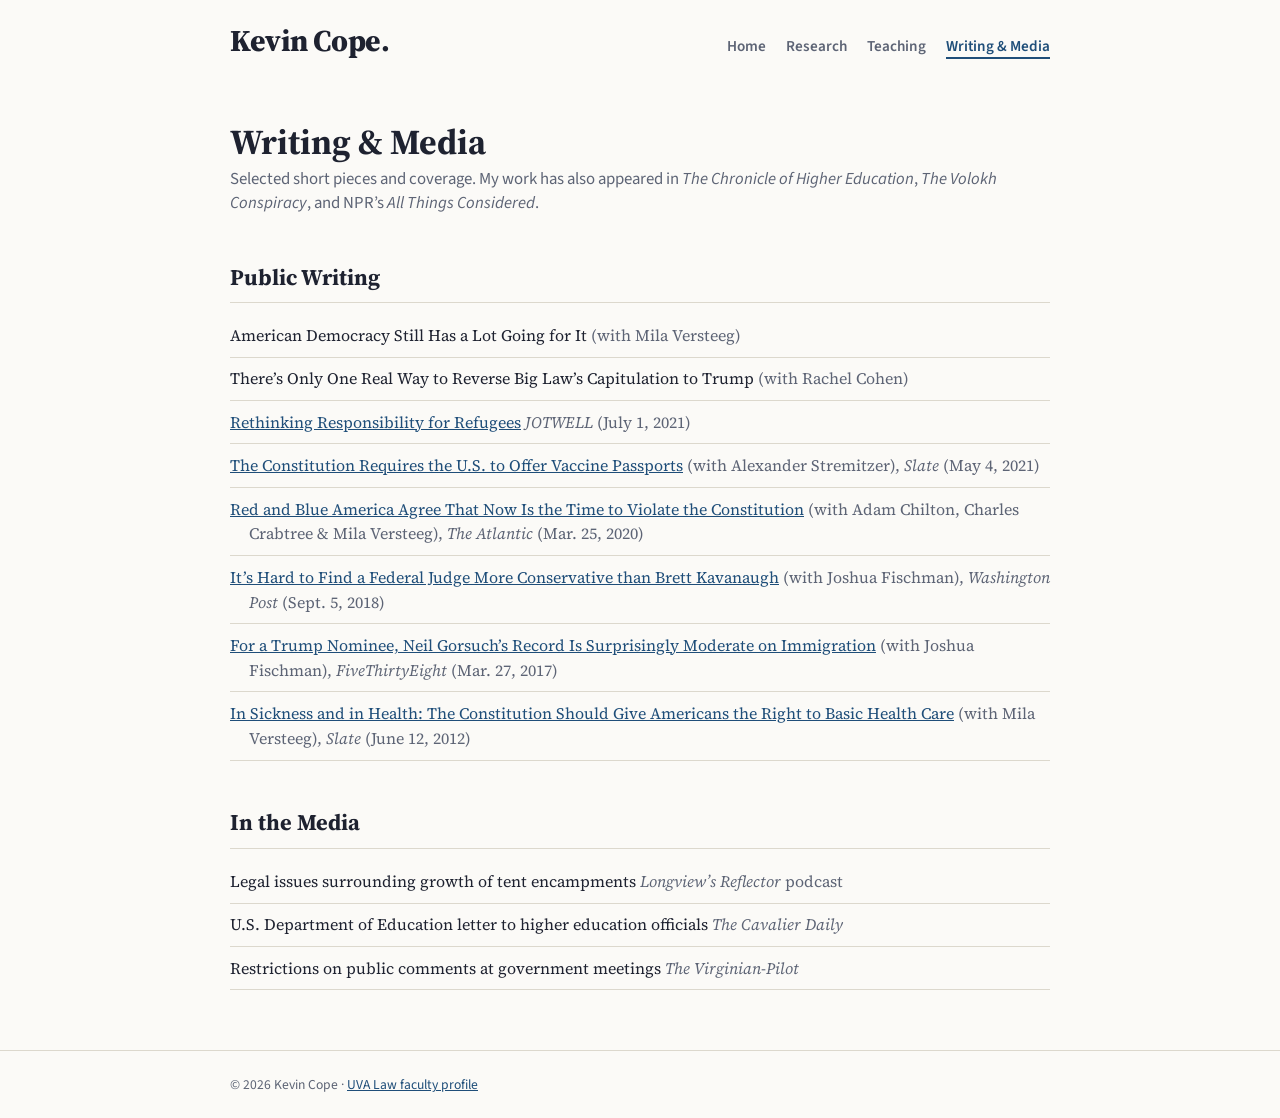
==== academic-website/media.html @ 52761af6 "Move site into academic-website/ subdirectory Co-Authored-By: Claude Sonnet 5.5 <noreply@anthropic.c" ====
<!DOCTYPE html>
<html lang="en"><head><meta charset="UTF-8"><meta name="viewport" content="width=device-width, initial-scale=1.0">
<title>Writing & Media — Kevin Cope</title><meta name="description" content="Public writing and media appearances by Kevin Cope.">
<link rel="preconnect" href="https://fonts.googleapis.com"><link rel="preconnect" href="https://fonts.gstatic.com" crossorigin>
<link href="https://fonts.googleapis.com/css2?family=Source+Serif+4:wght@400;600;700&family=Source+Sans+3:wght@400;600;700&display=swap" rel="stylesheet">
<link rel="stylesheet" href="css/style.css"></head><body>
<header class="site"><div class="container"><a class="brand" href="index.html">Kevin Cope.</a><nav>
<a href="index.html">Home</a><a href="research.html">Research</a><a href="teaching.html">Teaching</a><a href="media.html" class=active>Writing &amp; Media</a></nav></div></header><main class="container">
<h1 style="margin-top:40px">Writing &amp; Media</h1><p class="sub">Selected short pieces and coverage. My work has also appeared in <em>The Chronicle of Higher Education</em>, <em>The Volokh Conspiracy</em>, and NPR’s <em>All Things Considered</em>.</p><h2>Public Writing</h2><ul class="pubs"><li>American Democracy Still Has a Lot Going for It <span class="co">(with Mila Versteeg)</span></li><li>There’s Only One Real Way to Reverse Big Law’s Capitulation to Trump <span class="co">(with Rachel Cohen)</span></li><li><a href="https://www.law.virginia.edu/scholarship/publication/kevin-cope/1353421">Rethinking Responsibility for Refugees</a> <span class="co"><em>JOTWELL</em> (July 1, 2021)</span></li><li><a href="https://www.law.virginia.edu/scholarship/publication/kevin-cope/1258756">The Constitution Requires the U.S. to Offer Vaccine Passports</a> <span class="co">(with Alexander Stremitzer), <em>Slate</em> (May 4, 2021)</span></li><li><a href="https://www.law.virginia.edu/scholarship/publication/mila-versteeg/1367566">Red and Blue America Agree That Now Is the Time to Violate the Constitution</a> <span class="co">(with Adam Chilton, Charles Crabtree &amp; Mila Versteeg), <em>The Atlantic</em> (Mar. 25, 2020)</span></li><li><a href="https://www.law.virginia.edu/scholarship/publication/kevin-cope/513896">It’s Hard to Find a Federal Judge More Conservative than Brett Kavanaugh</a> <span class="co">(with Joshua Fischman), <em>Washington Post</em> (Sept. 5, 2018)</span></li><li><a href="https://www.law.virginia.edu/scholarship/publication/kevin-cope/501641">For a Trump Nominee, Neil Gorsuch’s Record Is Surprisingly Moderate on Immigration</a> <span class="co">(with Joshua Fischman), <em>FiveThirtyEight</em> (Mar. 27, 2017)</span></li><li><a href="https://www.law.virginia.edu/scholarship/publication/kevin-cope/658291">In Sickness and in Health: The Constitution Should Give Americans the Right to Basic Health Care</a> <span class="co">(with Mila Versteeg), <em>Slate</em> (June 12, 2012)</span></li></ul><h2>In the Media</h2><ul class="pubs"><li>Legal issues surrounding growth of tent encampments <span class="co"><em>Longview’s Reflector</em> podcast</span></li><li>U.S. Department of Education letter to higher education officials <span class="co"><em>The Cavalier Daily</em></span></li><li>Restrictions on public comments at government meetings <span class="co"><em>The Virginian-Pilot</em></span></li></ul></main><footer><div class="container">&copy; 2026 Kevin Cope &middot; <a href="https://www.law.virginia.edu/faculty/profile/kc9fz/2381999">UVA Law faculty profile</a></div></footer></body></html>
---- academic-website/css/style.css ----
:root{--bg:#fbfaf7;--fg:#1e2230;--muted:#5d6475;--accent:#1f4e79;--rule:#dcd8cd;--card:#fff}
@media (prefers-color-scheme:dark){:root{--bg:#14171f;--fg:#e8e6df;--muted:#9aa1b2;--accent:#8fb8e3;--rule:#2c3140;--card:#1b1f2a}}
*{box-sizing:border-box}
body{margin:0;background:var(--bg);color:var(--fg);font:18px/1.65 "Source Serif 4",Georgia,serif}
.container{max-width:860px;margin:0 auto;padding:0 20px}
a{color:var(--accent)}
header.site{border-bottom:1px solid var(--rule);padding:18px 0}
header.site .container{display:flex;flex-wrap:wrap;justify-content:space-between;align-items:baseline;gap:10px}
.brand{font:700 1.25rem "Source Serif 4",Georgia,serif;color:var(--fg);text-decoration:none}
nav a{font:600 .95rem "Source Sans 3",system-ui,sans-serif;margin-left:20px;color:var(--muted);text-decoration:none}
nav a:hover,nav a.active{color:var(--accent)}
nav a.active{border-bottom:2px solid var(--accent)}
h1{font-size:2.2rem;line-height:1.2;margin:.2em 0 .1em}
h2{font-size:1.4rem;margin:2em 0 .5em;padding-bottom:.25em;border-bottom:1px solid var(--rule)}
.sub{font:1.05rem "Source Sans 3",system-ui,sans-serif;color:var(--muted);margin:0}
.profile{display:grid;grid-template-columns:200px 1fr;gap:32px;padding:40px 0 10px;align-items:start}
.photo{width:200px;height:240px;border-radius:6px;background:var(--rule);object-fit:cover;display:flex;align-items:center;justify-content:center;font:700 3rem "Source Sans 3",sans-serif;color:var(--muted)}
.contact{font:.95rem/1.7 "Source Sans 3",system-ui,sans-serif;margin-top:14px}
.links a{display:inline-block;margin:0 14px 6px 0;font:600 .95rem "Source Sans 3",system-ui,sans-serif}
ul.pubs{list-style:none;padding:0;margin:0}
ul.pubs li{padding:.55em 0 .55em 1.2em;text-indent:-1.2em;border-bottom:1px solid var(--rule);font-size:1rem;line-height:1.55}
ul.pubs .co{color:var(--muted)}
.card{background:var(--card);border:1px solid var(--rule);border-radius:6px;padding:14px 18px;margin:10px 0}
footer{margin-top:60px;padding:24px 0;border-top:1px solid var(--rule);font:.85rem "Source Sans 3",sans-serif;color:var(--muted)}
@media(max-width:640px){.profile{grid-template-columns:1fr}nav a{margin:0 14px 0 0}}
/* v2: Feldman/Doleac-inspired */
:root{--navy:#0d1b3d}
header.site{border-bottom:0;padding:20px 0}
.brand{font:800 1.9rem "Source Serif 4",Georgia,serif;letter-spacing:-.01em}
.hero{max-width:1000px;margin:0 auto;padding:30px 20px 60px;display:grid;grid-template-columns:1.3fr 1fr;gap:40px;align-items:center}
.hero h1{font-size:clamp(2rem,5vw,3.2rem);font-weight:800;line-height:1.1;margin:.2em 0 .5em}
.eyebrow{font:600 .8rem "Source Sans 3",sans-serif;letter-spacing:.14em;text-transform:uppercase;color:var(--muted);margin:0}
.lede{font-size:1.15rem;color:var(--muted);max-width:30em}
.hero .photo{width:100%;height:auto;aspect-ratio:4/5;font-size:5rem}
.btn{display:inline-block;background:var(--fg);color:var(--bg);padding:12px 26px;border-radius:999px;font:700 .8rem "Source Sans 3",sans-serif;letter-spacing:.12em;text-transform:uppercase;text-decoration:none;margin-right:10px}
.btn.ghost{background:transparent;color:var(--fg);border:1.5px solid var(--fg)}
.band{background:var(--navy);color:#f1efe8;padding:50px 0 60px}
.band h2{border-color:#2d3d66;margin-top:0}
.band p{max-width:44em}
.stats{display:flex;flex-wrap:wrap;gap:36px;margin-top:30px}
.stats div{font:.95rem "Source Sans 3",sans-serif;color:#b9c2d9}
.stats b{display:block;font:800 1.8rem "Source Serif 4",serif;color:#fff}
.cards{display:grid;grid-template-columns:repeat(auto-fit,minmax(220px,1fr));gap:16px}
a.card{display:block;text-decoration:none;color:var(--fg);font-size:1rem;padding:20px}
a.card:hover{border-color:var(--accent)}
@media(max-width:700px){.hero{grid-template-columns:1fr}}
/* photo shown uncropped at its natural aspect */
.hero{grid-template-columns:1.2fr 1fr;max-width:1000px;gap:40px}
.hero .photo{width:100%;height:auto;aspect-ratio:auto;object-fit:contain;border-radius:8px}
div.photo{aspect-ratio:1/1}
@media(max-width:700px){.hero{grid-template-columns:1fr}}
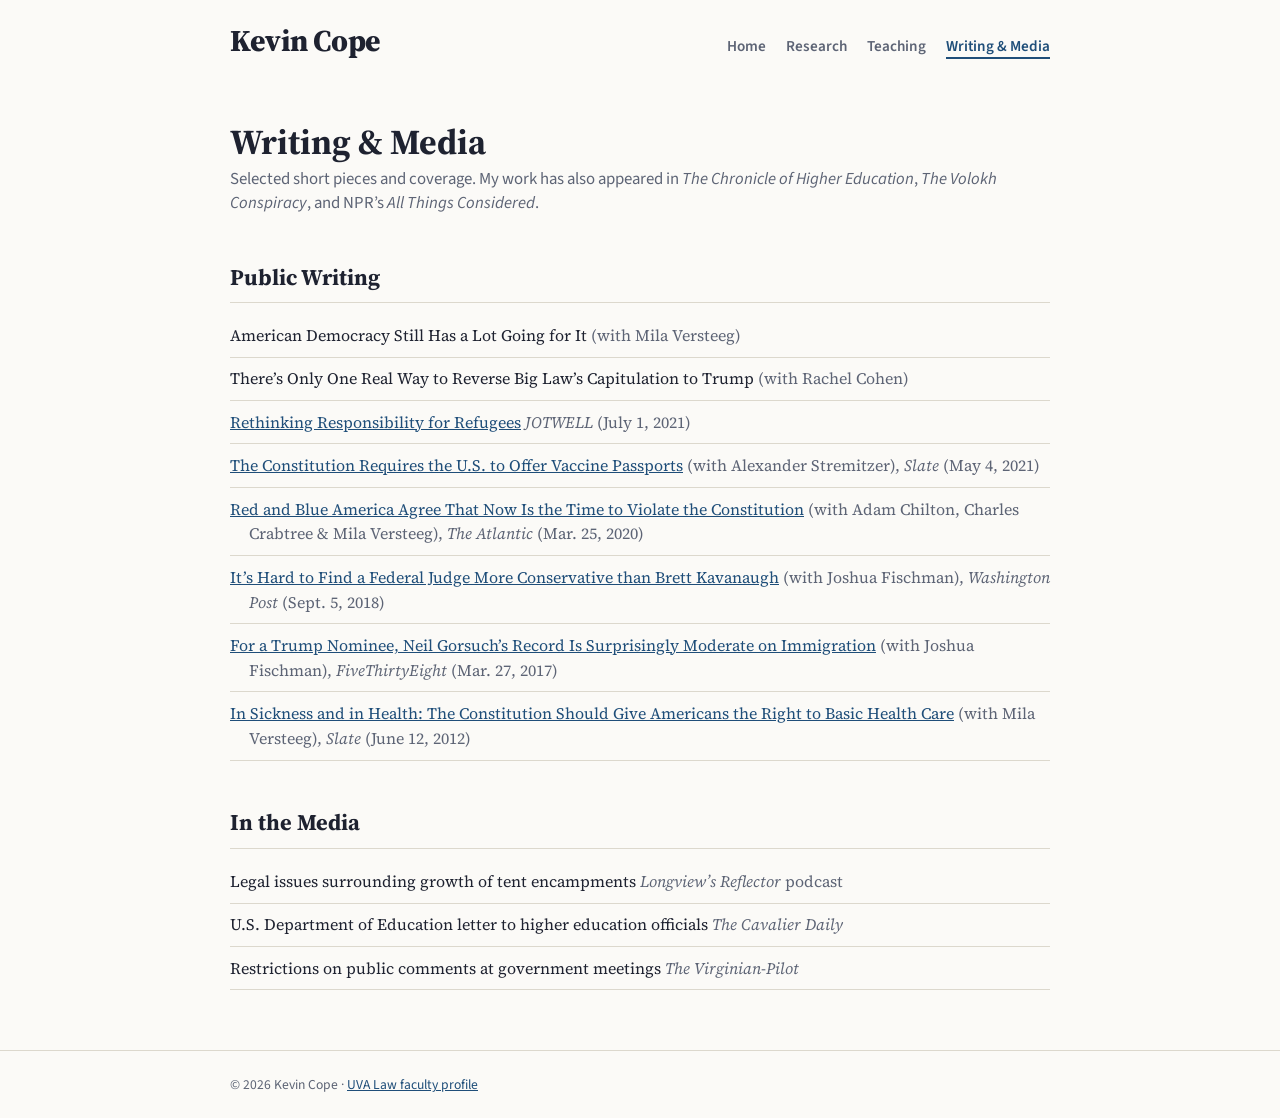
==== commit 1edde50b: "Remove hero tagline and header period Co-Authored-By: Claude Sonnet 5.5 <noreply@anthropic.com>" ====
--- a/academic-website/media.html
+++ b/academic-website/media.html
@@ -4,6 +4,6 @@
 <link rel="preconnect" href="https://fonts.googleapis.com"><link rel="preconnect" href="https://fonts.gstatic.com" crossorigin>
 <link href="https://fonts.googleapis.com/css2?family=Source+Serif+4:wght@400;600;700&family=Source+Sans+3:wght@400;600;700&display=swap" rel="stylesheet">
 <link rel="stylesheet" href="css/style.css"></head><body>
-<header class="site"><div class="container"><a class="brand" href="index.html">Kevin Cope.</a><nav>
+<header class="site"><div class="container"><a class="brand" href="index.html">Kevin Cope</a><nav>
 <a href="index.html">Home</a><a href="research.html">Research</a><a href="teaching.html">Teaching</a><a href="media.html" class=active>Writing &amp; Media</a></nav></div></header><main class="container">
 <h1 style="margin-top:40px">Writing &amp; Media</h1><p class="sub">Selected short pieces and coverage. My work has also appeared in <em>The Chronicle of Higher Education</em>, <em>The Volokh Conspiracy</em>, and NPR’s <em>All Things Considered</em>.</p><h2>Public Writing</h2><ul class="pubs"><li>American Democracy Still Has a Lot Going for It <span class="co">(with Mila Versteeg)</span></li><li>There’s Only One Real Way to Reverse Big Law’s Capitulation to Trump <span class="co">(with Rachel Cohen)</span></li><li><a href="https://www.law.virginia.edu/scholarship/publication/kevin-cope/1353421">Rethinking Responsibility for Refugees</a> <span class="co"><em>JOTWELL</em> (July 1, 2021)</span></li><li><a href="https://www.law.virginia.edu/scholarship/publication/kevin-cope/1258756">The Constitution Requires the U.S. to Offer Vaccine Passports</a> <span class="co">(with Alexander Stremitzer), <em>Slate</em> (May 4, 2021)</span></li><li><a href="https://www.law.virginia.edu/scholarship/publication/mila-versteeg/1367566">Red and Blue America Agree That Now Is the Time to Violate the Constitution</a> <span class="co">(with Adam Chilton, Charles Crabtree &amp; Mila Versteeg), <em>The Atlantic</em> (Mar. 25, 2020)</span></li><li><a href="https://www.law.virginia.edu/scholarship/publication/kevin-cope/513896">It’s Hard to Find a Federal Judge More Conservative than Brett Kavanaugh</a> <span class="co">(with Joshua Fischman), <em>Washington Post</em> (Sept. 5, 2018)</span></li><li><a href="https://www.law.virginia.edu/scholarship/publication/kevin-cope/501641">For a Trump Nominee, Neil Gorsuch’s Record Is Surprisingly Moderate on Immigration</a> <span class="co">(with Joshua Fischman), <em>FiveThirtyEight</em> (Mar. 27, 2017)</span></li><li><a href="https://www.law.virginia.edu/scholarship/publication/kevin-cope/658291">In Sickness and in Health: The Constitution Should Give Americans the Right to Basic Health Care</a> <span class="co">(with Mila Versteeg), <em>Slate</em> (June 12, 2012)</span></li></ul><h2>In the Media</h2><ul class="pubs"><li>Legal issues surrounding growth of tent encampments <span class="co"><em>Longview’s Reflector</em> podcast</span></li><li>U.S. Department of Education letter to higher education officials <span class="co"><em>The Cavalier Daily</em></span></li><li>Restrictions on public comments at government meetings <span class="co"><em>The Virginian-Pilot</em></span></li></ul></main><footer><div class="container">&copy; 2026 Kevin Cope &middot; <a href="https://www.law.virginia.edu/faculty/profile/kc9fz/2381999">UVA Law faculty profile</a></div></footer></body></html>
--- a/academic-website/css/style.css
+++ b/academic-website/css/style.css
@@ -44,8 +44,9 @@
 a.card{display:block;text-decoration:none;color:var(--fg);font-size:1rem;padding:20px}
 a.card:hover{border-color:var(--accent)}
 @media(max-width:700px){.hero{grid-template-columns:1fr}}
-/* photo shown uncropped at its natural aspect */
-.hero{grid-template-columns:1.2fr 1fr;max-width:1000px;gap:40px}
+/* photo shown uncropped at its natural aspect, beside the text */
+.hero{grid-template-columns:1fr 280px;max-width:1000px;gap:40px;align-items:center}
 .hero .photo{width:100%;height:auto;aspect-ratio:auto;object-fit:contain;border-radius:8px}
 div.photo{aspect-ratio:1/1}
-@media(max-width:700px){.hero{grid-template-columns:1fr}}
+@media(max-width:560px){.hero{grid-template-columns:1fr 130px;gap:16px}.hero h1{font-size:1.7rem}.lede{font-size:1rem}}
+.sr-only{position:absolute;width:1px;height:1px;overflow:hidden;clip:rect(0 0 0 0);white-space:nowrap}
